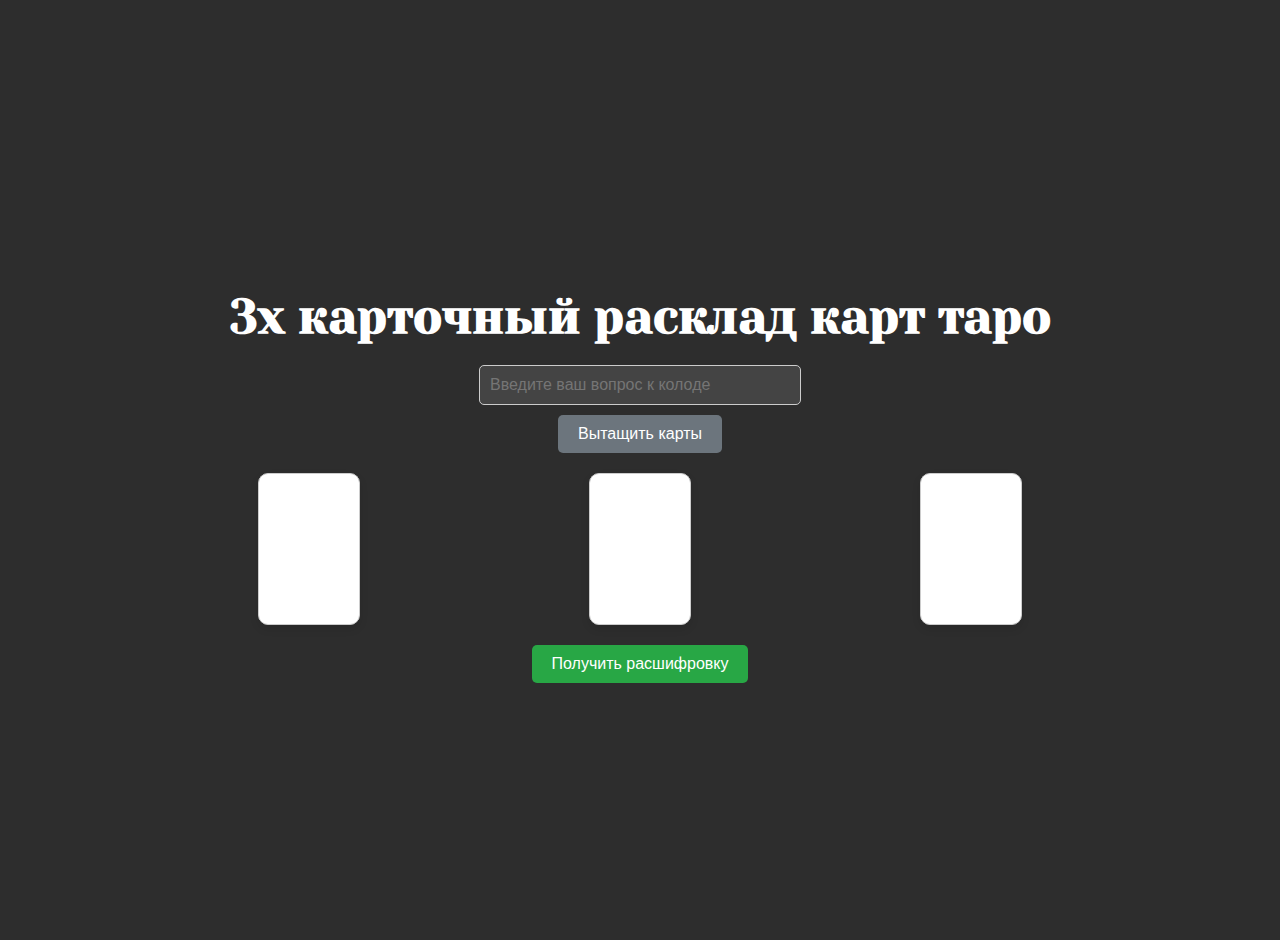
==== index.html @ 3fad6285 "design2" ====
<!DOCTYPE html>
<html lang="en">

<head>
    <meta charset="UTF-8">
    <meta name="viewport" content="width=device-width, initial-scale=1.0">
    <title>Таро Карты</title>
    <link rel="stylesheet" href="styles.css">
    <link href="https://fonts.googleapis.com/css2?family=Yeseva+One&display=swap" rel="stylesheet">
</head>

<body>
    <h1>3х карточный расклад карт таро</h1>
    <div class="input-container">
        <input type="text" id="question" placeholder="Введите ваш вопрос к колоде">
        <button onclick="drawCards()">Вытащить карты</button>
    </div>
    <div class="deck">
        <div class="card" id="card1" onclick="enlargeCard(this)">
            <div class="card-label" id="label1"></div>
            <div class="card-name" id="name1"></div>
        </div>
        <div class="card" id="card2" onclick="enlargeCard(this)">
            <div class="card-label" id="label2"></div>
            <div class="card-name" id="name2"></div>
        </div>
        <div class="card" id="card3" onclick="enlargeCard(this)">
            <div class="card-label" id="label3"></div>
            <div class="card-name" id="name3"></div>
        </div>
    </div>
    <button class="decode-button">Получить расшифровку</button>
    <script>
        const tarotFiles = [
            "Туз_Жезлов.jpg",
            "Двойка_Жезлов.jpg",
            "Тройка_Жезлов.jpg",
            "Четвёрка_Жезлов.jpg",
            "Пятёрка_Жезлов.jpg",
            "Шестёрка_Жезлов.jpg",
            "Семёрка_Жезлов.jpg",
            "Восьмёрка_Жезлов.jpg",
            "Девятка_Жезлов.jpg",
            "Десятка_Жезлов.jpg",
            "Паж_Жезлов.jpg",
            "Рыцарь_Жезлов.jpg",
            "Королева_Жезлов.jpg",
            "Король_Жезлов.jpg",
            "Туз_Пентаклей.jpg",
            "Двойка_Пентаклей.jpg",
            "Тройка_Пентаклей.jpg",
            "Четвёрка_Пентаклей.jpg",
            "Пятёрка_Пентаклей.jpg",
            "Шестёрка_Пентаклей.jpg",
            "Семёрка_Пентаклей.jpg",
            "Восьмёрка_Пентаклей.jpg",
            "Девятка_Пентаклей.jpg",
            "Десятка_Пентаклей.jpg",
            "Паж_Пентаклей.jpg",
            "Рыцарь_Пентаклей.jpg",
            "Королева_Пентаклей.jpg",
            "Король_Пентаклей.jpg",
            "Туз_Кубков.jpg",
            "Двойка_Кубков.jpg",
            "Тройка_Кубков.jpg",
            "Четвёрка_Кубков.jpg",
            "Пятёрка_Кубков.jpg",
            "Шестёрка_Кубков.jpg",
            "Семёрка_Кубков.jpg",
            "Восьмёрка_Кубков.jpg",
            "Девятка_Кубков.jpg",
            "Десятка_Кубков.jpg",
            "Паж_Кубков.jpg",
            "Рыцарь_Кубков.jpg",
            "Королева_Кубков.jpg",
            "Король_Кубков.jpg"
        ];

        function getTarotCards() {
            return tarotFiles.map(file => {
                const name = file.replace(/\.[^/.]+$/, "").replace(/_/g, " ");
                const url = `taro_cards/${encodeURIComponent(file)}`;
                return { name, url };
            });
        }

        function getRandomCards(cards) {
            const shuffled = cards.sort(() => 0.5 - Math.random());
            return shuffled.slice(0, 3);
        }

        function flipCard(cardElement, labelElement, nameElement, card) {
            setTimeout(() => {
                cardElement.classList.add('flipped');
                cardElement.innerHTML = `<img src="${card.url}" alt="${card.name}">`;
                if (labelElement) {
                    labelElement.textContent = card.name;
                }
                if (nameElement) {
                    nameElement.textContent = card.name;
                }
            }, 500);
        }

        function drawCards() {
            const cards = getTarotCards();
            const selectedCards = getRandomCards(cards);
            flipCard(document.getElementById('card1'), document.getElementById('label1'), document.getElementById('name1'), selectedCards[0]);
            flipCard(document.getElementById('card2'), document.getElementById('label2'), document.getElementById('name2'), selectedCards[1]);
            flipCard(document.getElementById('card3'), document.getElementById('label3'), document.getElementById('name3'), selectedCards[2]);
        }

        function enlargeCard(cardElement) {
            cardElement.classList.toggle('enlarged');
            if (cardElement.classList.contains('enlarged')) {
                cardElement.style.transform = 'rotateY(360deg) scale(1.5)';
            } else {
                cardElement.style.transform = 'rotateY(0) scale(1)';
            }
        }
    </script>
</body>

</html>
---- styles.css ----
body {
    font-family: 'Yeseva One', cursive;
    display: flex;
    flex-direction: column;
    align-items: center;
    justify-content: center;
    height: 100vh;
    background-color: #2d2d2d;
    color: #fff;
    margin: 0;
    padding: 20px;
    text-align: center;
}

h1 {
    font-size: 3em;
    margin-bottom: 20px;
}

.input-container {
    margin-bottom: 20px;
    display: flex;
    flex-direction: column;
    align-items: center;
}

.input-container input {
    padding: 10px;
    font-size: 1em;
    width: 300px;
    margin-bottom: 10px;
    border: 1px solid #ccc;
    border-radius: 5px;
    background-color: #444;
    color: #fff;
}

.input-container button {
    padding: 10px 20px;
    font-size: 1em;
    color: #fff;
    background-color: #6c757d;
    border: none;
    border-radius: 5px;
    cursor: pointer;
    transition: background-color 0.3s;
}

.input-container button:hover {
    background-color: #495057;
}

.deck {
    display: flex;
    justify-content: space-around;
    width: 80%;
    margin-bottom: 20px;
}

.card {
    width: 100px;
    height: 150px;
    background-color: #fff;
    border: 1px solid #ccc;
    border-radius: 10px;
    box-shadow: 0 4px 8px rgba(0, 0, 0, 0.1);
    transition: transform 0.5s, width 0.5s, height 0.5s;
    position: relative;
    cursor: pointer;
    transform-style: preserve-3d; /* Изменено для избежания зеркального отображения */
}

.card img {
    width: 100%;
    height: 100%;
    border-radius: 10px;
}

.card.flipped {
    transform: rotateY(0);
}

.card-label {
    position: absolute;
    bottom: 10px;
    left: 50%;
    transform: translateX(-50%);
    background-color: rgba(0, 0, 0, 0.7);
    color: #fff;
    padding: 5px;
    border-radius: 5px;
    font-size: 0.8em;
    text-align: center;
    display: none;
}

.card-name {
    position: absolute;
    bottom: -20px; /* Смещение текста названия карт ниже изображения */
    left: 50%;
    transform: translateX(-50%);
    color: #333; /* Цвет текста названия карт */
    font-size: 0.8em;
    text-align: center;
    display: none;
}

.deck .card.flipped .card-label,
.deck .card.flipped .card-name {
    display: block;
}

.card.enlarged {
    width: 200px;
    height: 300px;
    z-index: 10;
    transition: transform 1s;
}

.decode-button {
    padding: 10px 20px;
    font-size: 1em;
    color: #fff;
    background-color: #28a745;
    border: none;
    border-radius: 5px;
    cursor: pointer;
    transition: background-color 0.3s;
}

.decode-button:hover {
    background-color: #218838;
}
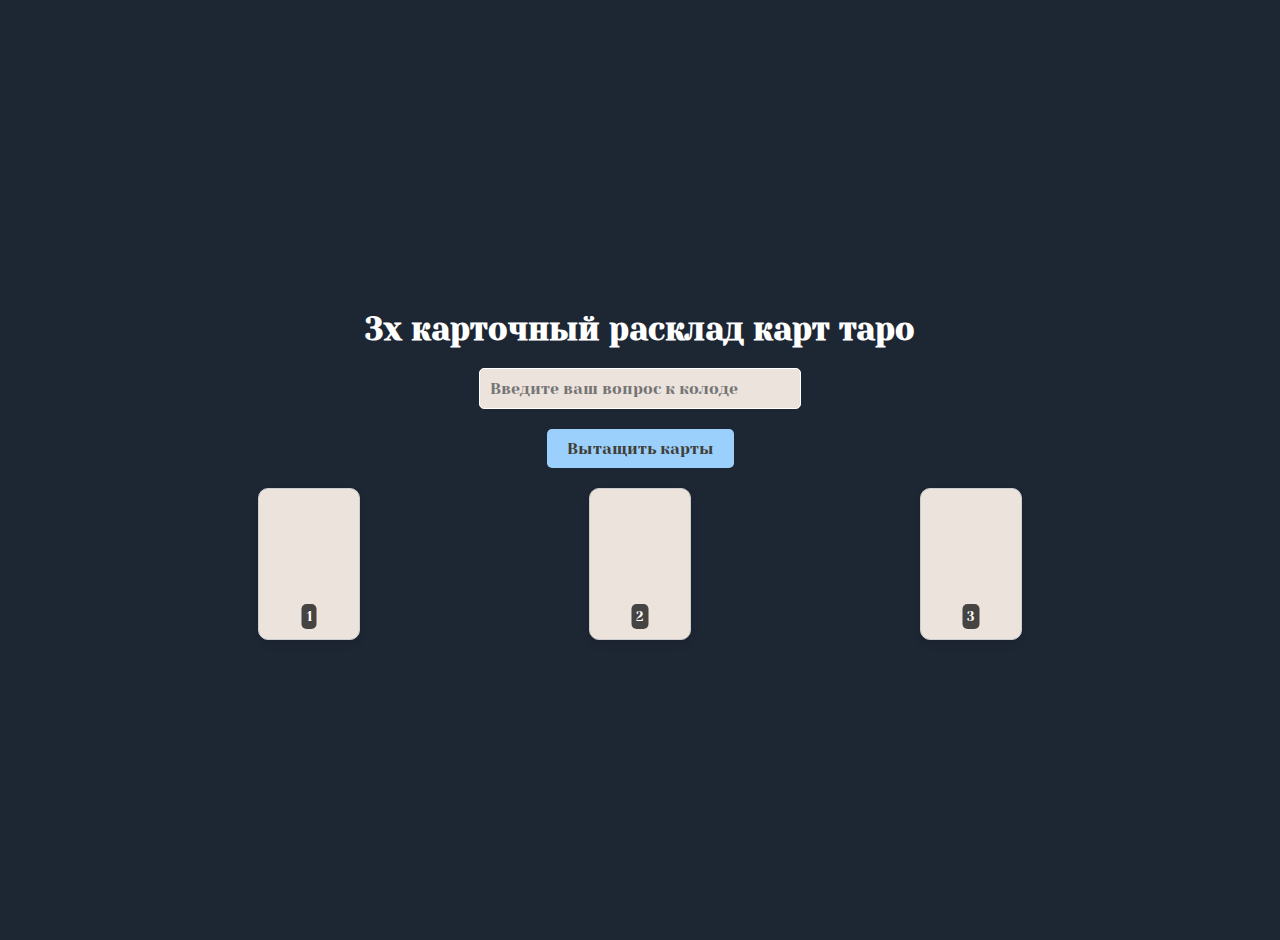
==== commit 68e94d23: "1212" ====
--- a/index.html
+++ b/index.html
@@ -13,23 +13,20 @@
     <h1>3х карточный расклад карт таро</h1>
     <div class="input-container">
         <input type="text" id="question" placeholder="Введите ваш вопрос к колоде">
-        <button onclick="drawCards()">Вытащить карты</button>
+        <button onclick="drawCards()" id="btn-cards">Вытащить карты</button>
     </div>
-    <div class="deck">
+    <div class="deck" id="lower-block">
         <div class="card" id="card1" onclick="enlargeCard(this)">
-            <div class="card-label" id="label1"></div>
-            <div class="card-name" id="name1"></div>
+            <div class="card-label" id="label1">1</div>
         </div>
         <div class="card" id="card2" onclick="enlargeCard(this)">
-            <div class="card-label" id="label2"></div>
-            <div class="card-name" id="name2"></div>
+            <div class="card-label" id="label2">2</div>
         </div>
         <div class="card" id="card3" onclick="enlargeCard(this)">
-            <div class="card-label" id="label3"></div>
-            <div class="card-name" id="name3"></div>
+            <div class="card-label" id="label3">3</div>
         </div>
     </div>
-    <button class="decode-button">Получить расшифровку</button>
+    <button class="decode-button animation-class" id="decode" style="display: none;">Получить расшифровку</button>
     <script>
         const tarotFiles = [
             "Туз_Жезлов.jpg",
@@ -92,22 +89,26 @@
         function flipCard(cardElement, labelElement, nameElement, card) {
             setTimeout(() => {
                 cardElement.classList.add('flipped');
-                cardElement.innerHTML = `<img src="${card.url}" alt="${card.name}">`;
-                if (labelElement) {
-                    labelElement.textContent = card.name;
-                }
-                if (nameElement) {
-                    nameElement.textContent = card.name;
-                }
+                cardElement.innerHTML = `<img src="${card.url}" alt="${card.name}"><div class="card-label" id="label3">${card.name}</div>`;
             }, 500);
         }
 
         function drawCards() {
             const cards = getTarotCards();
             const selectedCards = getRandomCards(cards);
+            const btn = document.getElementById('btn-cards');
+            const lowerBlock = document.getElementById('lower-block');
+            
+            // btn.style.transform = 'translateY(-100%)';
+            lowerBlock.style.transform = 'translateY(-10%)';
+            btn.style.display = 'none';
+
             flipCard(document.getElementById('card1'), document.getElementById('label1'), document.getElementById('name1'), selectedCards[0]);
             flipCard(document.getElementById('card2'), document.getElementById('label2'), document.getElementById('name2'), selectedCards[1]);
             flipCard(document.getElementById('card3'), document.getElementById('label3'), document.getElementById('name3'), selectedCards[2]);
+            // Устанавливаем задержку в 2 секунды
+            document.getElementById('decode').style.display = 'block';
+
         }
 
         function enlargeCard(cardElement) {
--- a/styles.css
+++ b/styles.css
@@ -5,7 +5,7 @@
     align-items: center;
     justify-content: center;
     height: 100vh;
-    background-color: #2d2d2d;
+    background-color: #1D2633;
     color: #fff;
     margin: 0;
     padding: 20px;
@@ -13,7 +13,7 @@
 }
 
 h1 {
-    font-size: 3em;
+    font-size: 2em;
     margin-bottom: 20px;
 }
 
@@ -26,20 +26,22 @@
 
 .input-container input {
     padding: 10px;
+    font-family: 'Yeseva One', cursive;
     font-size: 1em;
     width: 300px;
-    margin-bottom: 10px;
-    border: 1px solid #ccc;
+    margin-bottom: 20px;
+    border: 1px solid #ffffff;
     border-radius: 5px;
-    background-color: #444;
-    color: #fff;
+    background-color: #ECE3DD;
+    color: #ffffff;
 }
 
 .input-container button {
     padding: 10px 20px;
+    font-family: 'Yeseva One', cursive;
     font-size: 1em;
-    color: #fff;
-    background-color: #6c757d;
+    color: #3F3E38;
+    background-color: #9BD0FD;
     border: none;
     border-radius: 5px;
     cursor: pointer;
@@ -47,27 +49,26 @@
 }
 
 .input-container button:hover {
-    background-color: #495057;
+    background-color: #9BD0FD;
 }
 
 .deck {
     display: flex;
     justify-content: space-around;
     width: 80%;
-    margin-bottom: 20px;
+    margin-bottom: 10px;
 }
 
 .card {
     width: 100px;
     height: 150px;
-    background-color: #fff;
+    background-color: #ECE3DD;
     border: 1px solid #ccc;
     border-radius: 10px;
     box-shadow: 0 4px 8px rgba(0, 0, 0, 0.1);
     transition: transform 0.5s, width 0.5s, height 0.5s;
     position: relative;
     cursor: pointer;
-    transform-style: preserve-3d; /* Изменено для избежания зеркального отображения */
 }
 
 .card img {
@@ -77,7 +78,8 @@
 }
 
 .card.flipped {
-    transform: rotateY(0);
+    transform: rotateY(180deg);
+    transform: rotateY(0deg) scale(1);
 }
 
 .card-label {
@@ -91,15 +93,17 @@
     border-radius: 5px;
     font-size: 0.8em;
     text-align: center;
-    display: none;
+    /* display: none; */
 }
 
 .card-name {
     position: absolute;
-    bottom: -20px; /* Смещение текста названия карт ниже изображения */
+    bottom: -20px;
+    /* Смещение текста названия карт ниже изображения */
     left: 50%;
     transform: translateX(-50%);
-    color: #333; /* Цвет текста названия карт */
+    color: #333;
+    /* Цвет текста названия карт */
     font-size: 0.8em;
     text-align: center;
     display: none;
@@ -111,23 +115,46 @@
 }
 
 .card.enlarged {
-    width: 200px;
-    height: 300px;
+    /* width: 200px;
+    height: 300px; */
     z-index: 10;
-    transition: transform 1s;
+    transform: scale(1.5);
 }
 
 .decode-button {
+    opacity: 0;
     padding: 10px 20px;
+    font-family: 'Yeseva One', cursive;
     font-size: 1em;
-    color: #fff;
-    background-color: #28a745;
+    color: #2F2D30;
+    background-color: #FFFE48;
     border: none;
     border-radius: 5px;
     cursor: pointer;
     transition: background-color 0.3s;
 }
 
-.decode-button:hover {
-    background-color: #218838;
-}+.animation-class {
+    animation: fadeIn 2s ease-in-out 0.5s forwards;
+  }
+
+  @keyframes fadeIn {
+    0% {
+      opacity: 0;
+      transform: translateY(20px);
+    }
+    50% {
+      opacity: 0.5;
+      transform: translateY(10px);
+    }
+    100% {
+      opacity: 1;
+      transform: translateY(0);
+    }
+  }
+  
+  
+  #lower-block {
+    transition: transform 1s ease-out;
+  }
+  
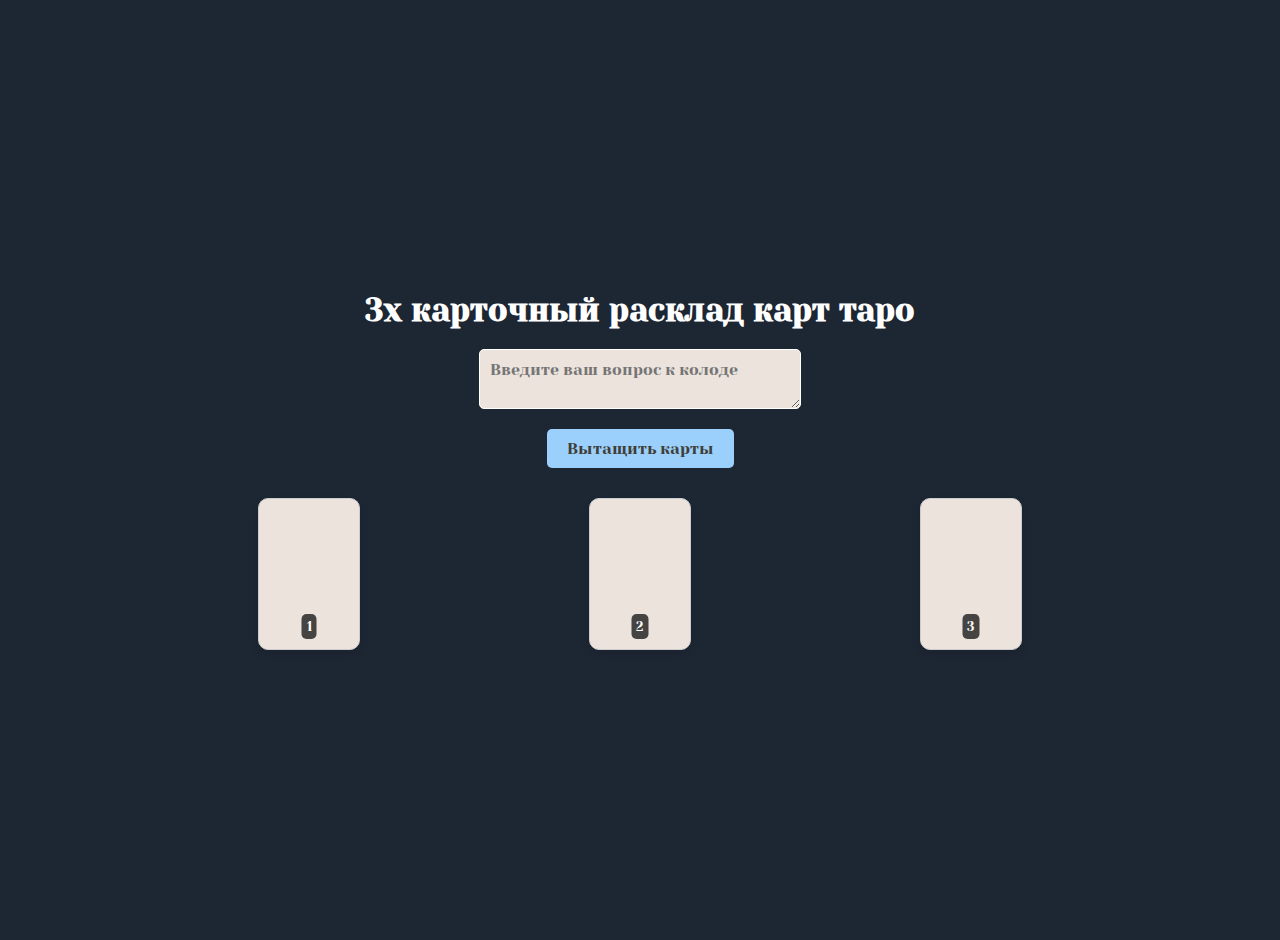
==== commit f91adff6: "2334" ====
--- a/index.html
+++ b/index.html
@@ -12,7 +12,7 @@
 <body>
     <h1>3х карточный расклад карт таро</h1>
     <div class="input-container">
-        <input type="text" id="question" placeholder="Введите ваш вопрос к колоде">
+        <textarea type="text" id="question" placeholder="Введите ваш вопрос к колоде"></textarea>
         <button onclick="drawCards()" id="btn-cards">Вытащить карты</button>
     </div>
     <div class="deck" id="lower-block">
--- a/styles.css
+++ b/styles.css
@@ -24,7 +24,7 @@
     align-items: center;
 }
 
-.input-container input {
+.input-container textarea {
     padding: 10px;
     font-family: 'Yeseva One', cursive;
     font-size: 1em;
@@ -33,7 +33,7 @@
     border: 1px solid #ffffff;
     border-radius: 5px;
     background-color: #ECE3DD;
-    color: #ffffff;
+    color: #755d5d;
 }
 
 .input-container button {
@@ -60,6 +60,7 @@
 }
 
 .card {
+    margin: 10px; /* карты */
     width: 100px;
     height: 150px;
     background-color: #ECE3DD;
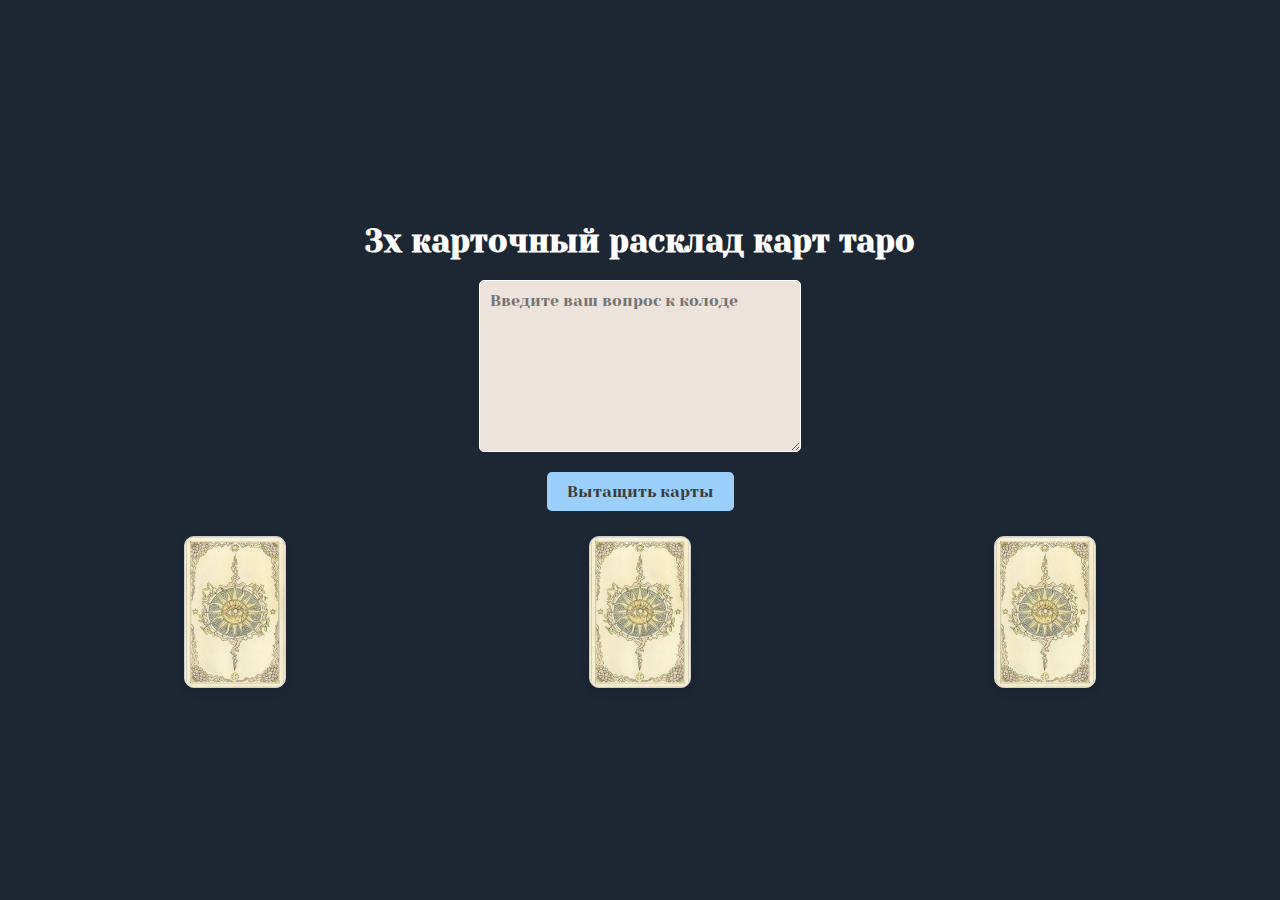
==== commit b2402733: "111" ====
--- a/index.html
+++ b/index.html
@@ -17,12 +17,15 @@
     </div>
     <div class="deck" id="lower-block">
         <div class="card" id="card1" onclick="enlargeCard(this)">
+            <img src="taro_cards/card_back.jpg" alt="card_back">
             <div class="card-label" id="label1">1</div>
         </div>
         <div class="card" id="card2" onclick="enlargeCard(this)">
+            <img src="taro_cards/card_back.jpg" alt="card_back">
             <div class="card-label" id="label2">2</div>
         </div>
         <div class="card" id="card3" onclick="enlargeCard(this)">
+            <img src="taro_cards/card_back.jpg" alt="card_back">
             <div class="card-label" id="label3">3</div>
         </div>
     </div>
@@ -98,7 +101,7 @@
             const selectedCards = getRandomCards(cards);
             const btn = document.getElementById('btn-cards');
             const lowerBlock = document.getElementById('lower-block');
-            
+
             // btn.style.transform = 'translateY(-100%)';
             lowerBlock.style.transform = 'translateY(-10%)';
             btn.style.display = 'none';
--- a/styles.css
+++ b/styles.css
@@ -8,7 +8,7 @@
     background-color: #1D2633;
     color: #fff;
     margin: 0;
-    padding: 20px;
+    padding: 0px;
     text-align: center;
 }
 
@@ -28,6 +28,7 @@
     padding: 10px;
     font-family: 'Yeseva One', cursive;
     font-size: 1em;
+    height: 150px;
     width: 300px;
     margin-bottom: 20px;
     border: 1px solid #ffffff;
@@ -55,12 +56,12 @@
 .deck {
     display: flex;
     justify-content: space-around;
-    width: 80%;
-    margin-bottom: 10px;
+    width: 95%;
+    margin-bottom: 5px;
 }
 
 .card {
-    margin: 10px; /* карты */
+    margin: 5px; /* карты */
     width: 100px;
     height: 150px;
     background-color: #ECE3DD;
@@ -94,7 +95,7 @@
     border-radius: 5px;
     font-size: 0.8em;
     text-align: center;
-    /* display: none; */
+    display: none;
 }
 
 .card-name {
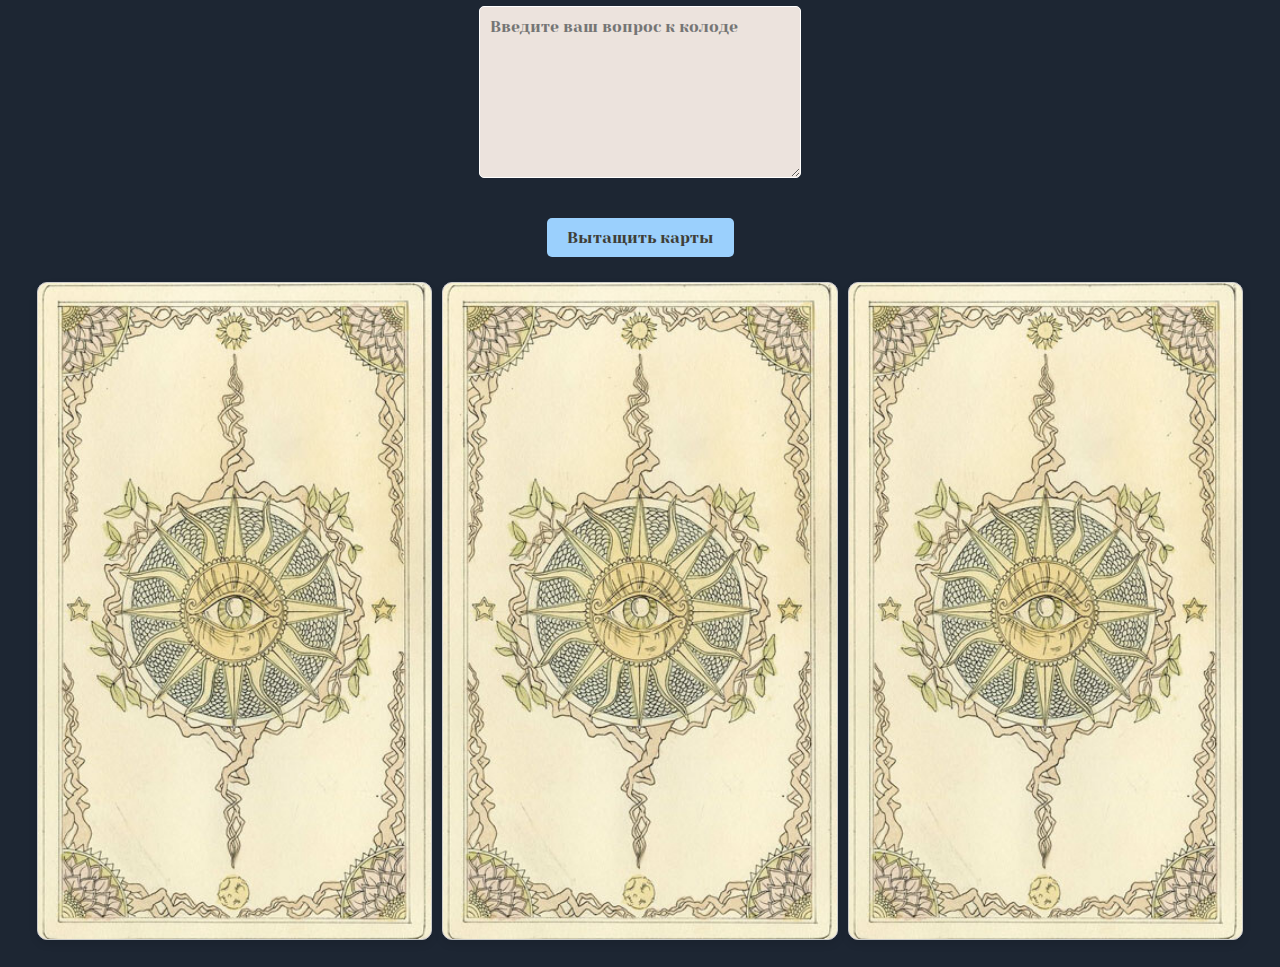
==== commit 4da6c167: "back" ====
--- a/index.html
+++ b/index.html
@@ -29,7 +29,9 @@
             <div class="card-label" id="label3">3</div>
         </div>
     </div>
-    <button class="decode-button animation-class" id="decode" style="display: none;">Получить расшифровку</button>
+    <div style="justify-content: center;">
+        <button class="decode-button animation-class" id="decode" style="display: none;">Получить расшифровку</button>
+    </div>
     <script>
         const tarotFiles = [
             "Туз_Жезлов.jpg",
--- a/styles.css
+++ b/styles.css
@@ -30,7 +30,7 @@
     font-size: 1em;
     height: 150px;
     width: 300px;
-    margin-bottom: 20px;
+    margin-bottom: 40px;
     border: 1px solid #ffffff;
     border-radius: 5px;
     background-color: #ECE3DD;
@@ -61,9 +61,10 @@
 }
 
 .card {
-    margin: 5px; /* карты */
-    width: 100px;
-    height: 150px;
+    margin: 5px;
+    /* карты */
+    width: 95%;
+    height: 95%;
     background-color: #ECE3DD;
     border: 1px solid #ccc;
     border-radius: 10px;
@@ -134,29 +135,36 @@
     border-radius: 5px;
     cursor: pointer;
     transition: background-color 0.3s;
+    position: fixed;
+    bottom: 0;
+    left: 18%;
+    transform: translateX(-50%);
+    margin-bottom: 20px;
+    z-index: -1;
 }
 
 .animation-class {
     animation: fadeIn 2s ease-in-out 0.5s forwards;
-  }
+}
 
-  @keyframes fadeIn {
+@keyframes fadeIn {
     0% {
-      opacity: 0;
-      transform: translateY(20px);
+        opacity: 0;
+        transform: translateY(20px);
     }
+
     50% {
-      opacity: 0.5;
-      transform: translateY(10px);
+        opacity: 0.5;
+        transform: translateY(10px);
     }
+
     100% {
-      opacity: 1;
-      transform: translateY(0);
+        opacity: 1;
+        transform: translateY(0);
     }
-  }
-  
-  
-  #lower-block {
+}
+
+
+#lower-block {
     transition: transform 1s ease-out;
-  }
-  
+}